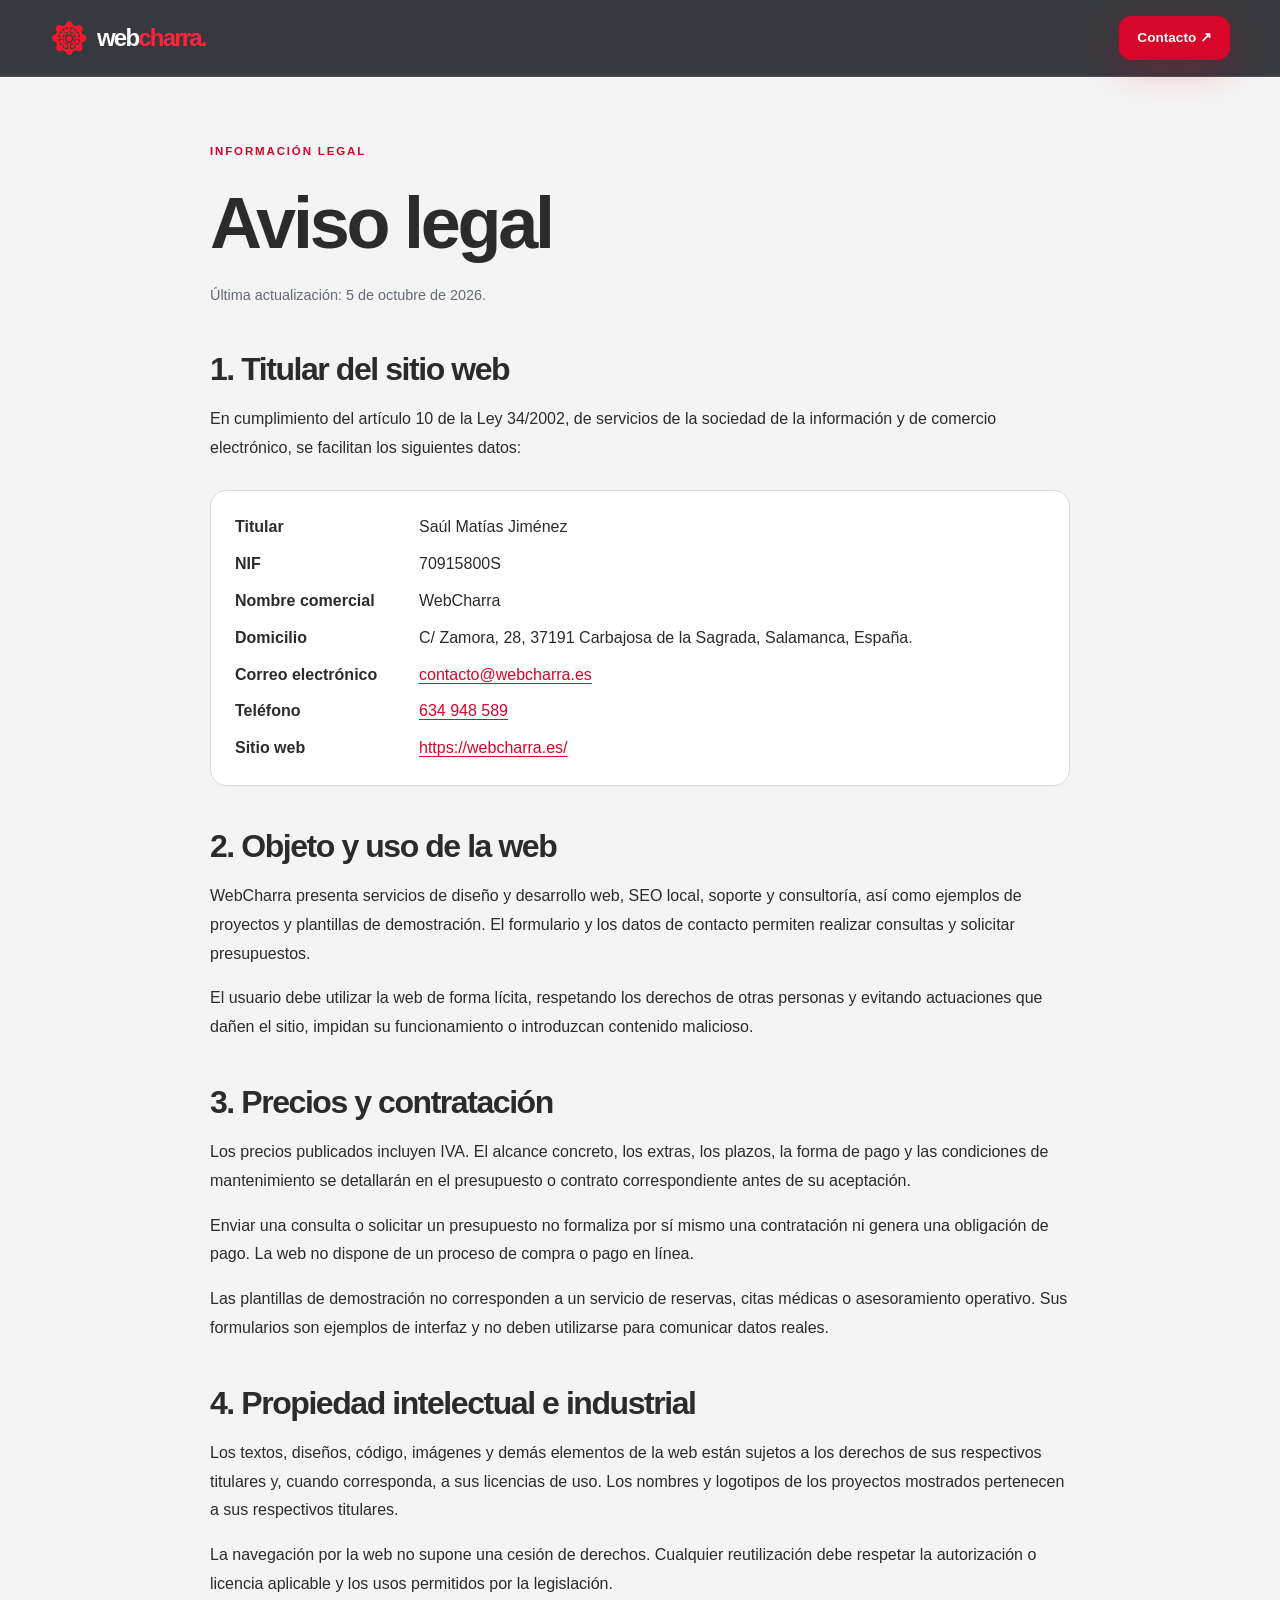
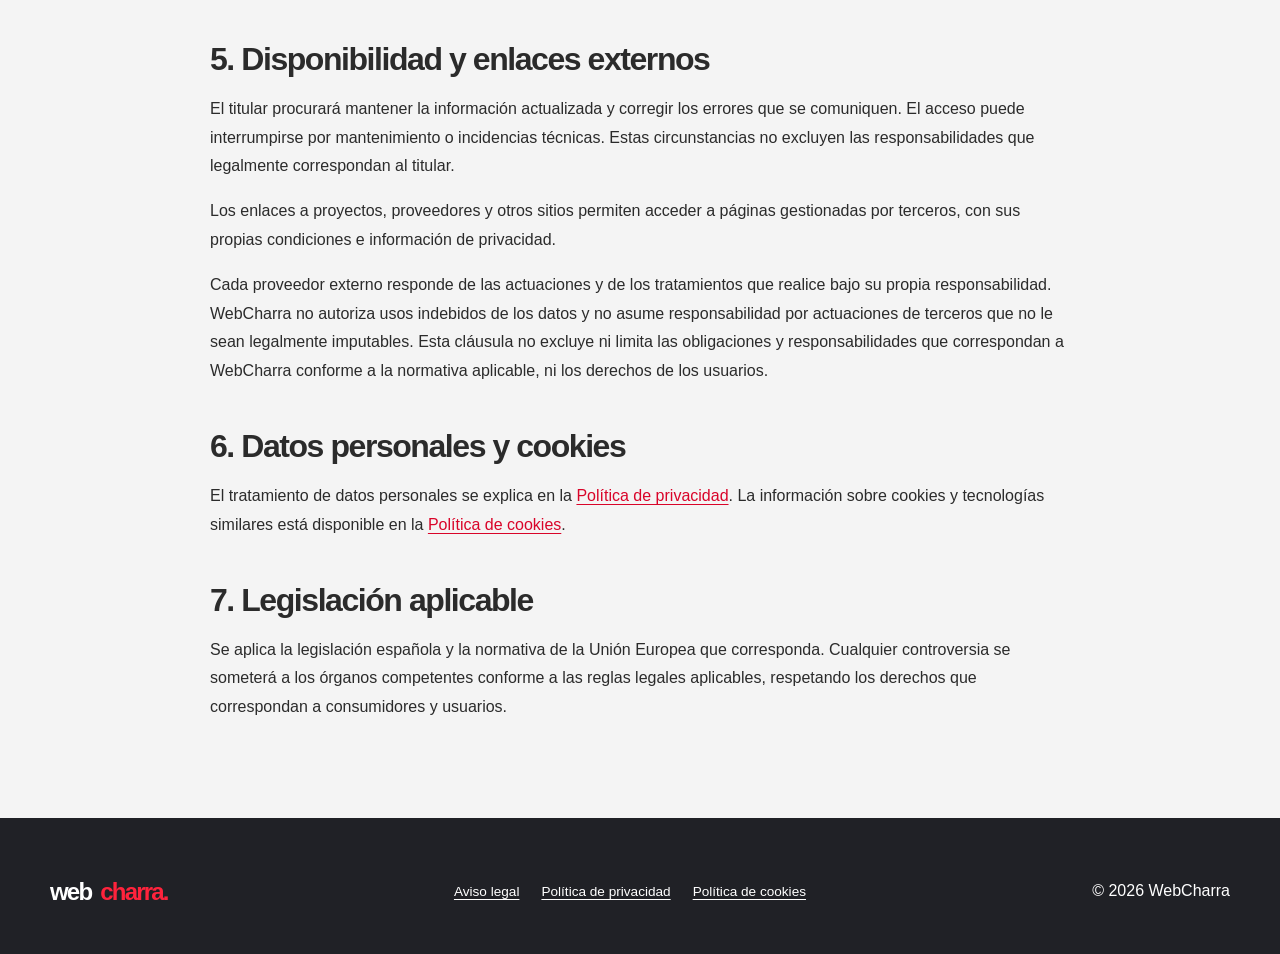
==== aviso-legal/index.html @ d2e456d8 "Legal" ====
<!doctype html>
<html lang="es">
<head>
  <meta charset="utf-8">
  <meta name="viewport" content="width=device-width, initial-scale=1">
  <title>Aviso legal · WebCharra</title>
  <meta name="description" content="Identificación del titular de WebCharra y condiciones de uso de su sitio web.">
  <meta name="robots" content="noindex,follow">
  <link rel="canonical" href="https://webcharra.es/aviso-legal/">
  <link rel="icon" href="../assets/img/icons/icon-red.ico" type="image/x-icon">
  <link rel="stylesheet" href="../assets/css/home.css">
  <link rel="stylesheet" href="../assets/css/legal.css">
</head>
<body class="legal-page">
  <a class="skip" href="#contenido">Saltar al contenido</a>
  <header class="site-header"><div class="wrap nav-inner"><a class="brand" href="../" aria-label="WebCharra, inicio"><img src="../assets/img/icons/icon-red.ico" alt="" width="38" height="38"><span>web<span class="brand-accent">charra.</span></span></a><a class="button button-small" href="../#contacto">Contacto ↗</a></div></header>
  <main id="contenido" class="wrap legal-main">
    <p class="eyebrow red-text">INFORMACIÓN LEGAL</p>
    <h1>Aviso legal</h1>
    <p class="legal-date">Última actualización: <time datetime="2026-10-05">5 de octubre de 2026</time>.</p>

    <h2>1. Titular del sitio web</h2>
    <p>En cumplimiento del artículo 10 de la Ley 34/2002, de servicios de la sociedad de la información y de comercio electrónico, se facilitan los siguientes datos:</p>
    <div class="legal-summary"><dl class="legal-data">
      <dt>Titular</dt><dd>Saúl Matías Jiménez</dd>
      <dt>NIF</dt><dd>70915800S</dd>
      <dt>Nombre comercial</dt><dd>WebCharra</dd>
      <dt>Domicilio</dt><dd>C/ Zamora, 28, 37191 Carbajosa de la Sagrada, Salamanca, España.</dd>
      <dt>Correo electrónico</dt><dd><a href="mailto:contacto@webcharra.es">contacto@webcharra.es</a></dd>
      <dt>Teléfono</dt><dd><a href="tel:+34634948589">634 948 589</a></dd>
      <dt>Sitio web</dt><dd><a href="https://webcharra.es/">https://webcharra.es/</a></dd>
    </dl></div>

    <h2>2. Objeto y uso de la web</h2>
    <p>WebCharra presenta servicios de diseño y desarrollo web, SEO local, soporte y consultoría, así como ejemplos de proyectos y plantillas de demostración. El formulario y los datos de contacto permiten realizar consultas y solicitar presupuestos.</p>
    <p>El usuario debe utilizar la web de forma lícita, respetando los derechos de otras personas y evitando actuaciones que dañen el sitio, impidan su funcionamiento o introduzcan contenido malicioso.</p>

    <h2>3. Precios y contratación</h2>
    <p>Los precios publicados incluyen IVA. El alcance concreto, los extras, los plazos, la forma de pago y las condiciones de mantenimiento se detallarán en el presupuesto o contrato correspondiente antes de su aceptación.</p>
    <p>Enviar una consulta o solicitar un presupuesto no formaliza por sí mismo una contratación ni genera una obligación de pago. La web no dispone de un proceso de compra o pago en línea.</p>
    <p>Las plantillas de demostración no corresponden a un servicio de reservas, citas médicas o asesoramiento operativo. Sus formularios son ejemplos de interfaz y no deben utilizarse para comunicar datos reales.</p>

    <h2>4. Propiedad intelectual e industrial</h2>
    <p>Los textos, diseños, código, imágenes y demás elementos de la web están sujetos a los derechos de sus respectivos titulares y, cuando corresponda, a sus licencias de uso. Los nombres y logotipos de los proyectos mostrados pertenecen a sus respectivos titulares.</p>
    <p>La navegación por la web no supone una cesión de derechos. Cualquier reutilización debe respetar la autorización o licencia aplicable y los usos permitidos por la legislación.</p>

    <h2>5. Disponibilidad y enlaces externos</h2>
    <p>El titular procurará mantener la información actualizada y corregir los errores que se comuniquen. El acceso puede interrumpirse por mantenimiento o incidencias técnicas. Estas circunstancias no excluyen las responsabilidades que legalmente correspondan al titular.</p>
    <p>Los enlaces a proyectos, proveedores y otros sitios permiten acceder a páginas gestionadas por terceros, con sus propias condiciones e información de privacidad.</p>
    <p>Cada proveedor externo responde de las actuaciones y de los tratamientos que realice bajo su propia responsabilidad. WebCharra no autoriza usos indebidos de los datos y no asume responsabilidad por actuaciones de terceros que no le sean legalmente imputables. Esta cláusula no excluye ni limita las obligaciones y responsabilidades que correspondan a WebCharra conforme a la normativa aplicable, ni los derechos de los usuarios.</p>

    <h2>6. Datos personales y cookies</h2>
    <p>El tratamiento de datos personales se explica en la <a href="../politica-privacidad/">Política de privacidad</a>. La información sobre cookies y tecnologías similares está disponible en la <a href="../politica-cookies/">Política de cookies</a>.</p>

    <h2>7. Legislación aplicable</h2>
    <p>Se aplica la legislación española y la normativa de la Unión Europea que corresponda. Cualquier controversia se someterá a los órganos competentes conforme a las reglas legales aplicables, respetando los derechos que correspondan a consumidores y usuarios.</p>
  </main>
  <footer><div class="wrap legal-footer"><a class="brand" href="../">web<span class="brand-accent">charra.</span></a><nav class="legal-links" aria-label="Información legal"><a href="../aviso-legal/" aria-current="page">Aviso legal</a><a href="../politica-privacidad/">Política de privacidad</a><a href="../politica-cookies/">Política de cookies</a></nav><span>© 2026 WebCharra</span></div></footer>
</body>
</html>
---- assets/css/home.css ----
:root{--ink:#2B2B2B;--slate:#8D99AE;--paper:#F4F4F4;--red:#FF233C;--deep-red:#D90429;--muted:#636976}
*{box-sizing:border-box}html{scroll-behavior:smooth}body{margin:0;background:var(--paper);color:var(--ink);font-family:Inter,"Segoe UI",Arial,sans-serif;line-height:1.55}img{max-width:100%;display:block}a{color:inherit;text-decoration:none}button,input,textarea{font:inherit}button{cursor:pointer}h1,h2,h3,p{margin-top:0}h1,h2,h3{line-height:1.1;letter-spacing:-.045em}h1{font-size:clamp(3.2rem,7vw,6.65rem);font-weight:750}h2{font-size:clamp(2.35rem,4.3vw,4.2rem);font-weight:720}h3{font-size:1.4rem}em{font-style:normal;color:var(--red)}.wrap{width:min(1180px,calc(100% - 40px));margin-inline:auto}.skip{position:absolute;top:-100px;left:16px;padding:10px;background:white;z-index:100}.skip:focus{top:10px}.site-header{position:relative;z-index:5;background:#26272ce8;border-bottom:1px solid #ffffff20;color:white}.nav-inner{min-height:76px;display:flex;align-items:center;justify-content:space-between;gap:28px}.brand{display:inline-flex;align-items:center;gap:9px;font-size:1.5rem;font-weight:800;letter-spacing:-.075em;white-space:nowrap}.brand-accent{color:var(--red)}.nav-links{display:flex;gap:28px;font-size:.9rem;color:#e6e7eb}.nav-links a:hover,.footer-links a:hover{color:var(--red)}.button{display:inline-flex;align-items:center;justify-content:center;gap:24px;background:var(--red);color:white;border:1px solid var(--red);border-radius:12px;padding:15px 23px;font-weight:700;box-shadow:0 12px 36px #d9042938;transition:transform .2s,background .2s}.button:hover{transform:translateY(-2px);background:var(--deep-red)}.button-small{padding:10px 17px;font-size:.85rem;gap:14px}.button-outline{background:transparent;color:white;border-color:#ffffff80;box-shadow:none}.button-outline:hover{background:#ffffff1d}a:focus-visible,button:focus-visible,summary:focus-visible,input:focus-visible,textarea:focus-visible{outline:3px solid var(--red);outline-offset:3px}.hero{position:relative;overflow:hidden;background:radial-gradient(circle at 85% 45%,#5a3740 0%,transparent 28%),linear-gradient(130deg,#22242a 4%,#30343d 70%,#282a30);color:#fff}.hero-glow{position:absolute;width:680px;height:680px;top:-280px;right:-200px;border-radius:50%;background:#ff233c33;filter:blur(95px);pointer-events:none}.hero-grid{position:relative;z-index:1;min-height:620px;display:grid;grid-template-columns:1.08fr .92fr;align-items:center;gap:36px;padding-block:80px 40px}.hero-copy{max-width:680px}.eyebrow{display:flex;align-items:center;gap:10px;font-size:.72rem;font-weight:800;letter-spacing:.16em;margin-bottom:22px}.signal{height:8px;width:8px;background:var(--red);box-shadow:0 0 0 5px #ff233c30;border-radius:50%}.hero h1{margin-bottom:25px}.hero-lead{max-width:560px;font-size:1.12rem;color:#d0d4df;line-height:1.75}.hero-actions{display:flex;align-items:center;gap:30px;flex-wrap:wrap;margin:36px 0 55px}.text-link{font-weight:700;border-bottom:1px solid #ffffff80;padding-bottom:5px}.text-link:hover{color:var(--red)}.hero-foot{font-size:.77rem;color:#abb1bf;display:flex;gap:10px;align-items:center;flex-wrap:wrap}.mini-line{width:24px;height:1px;background:var(--red)}.dot{color:var(--red)}.hero-visual{position:relative;min-height:480px;display:flex;align-items:center;justify-content:center}.orbit{position:absolute;width:440px;height:440px;border:1px solid #ffffff24;border-radius:50%}.orbit-two{width:330px;height:330px}.glass{background:linear-gradient(135deg,#ffffff38,#ffffff10);border:1px solid #ffffff5c;box-shadow:0 30px 80px #00000035;backdrop-filter:blur(18px);-webkit-backdrop-filter:blur(18px)}.browser-card{position:relative;z-index:1;border-radius:20px;width:min(415px,90%);overflow:hidden;transform:rotate(-5deg);box-shadow:20px 35px 80px #0008}.browser-top{height:48px;border-bottom:1px solid #ffffff3d;display:flex;align-items:center;justify-content:space-between;padding:0 18px;font-size:.72rem;color:#dfe2e8}.browser-dots{display:flex;gap:5px}.browser-dots i{width:7px;height:7px;border-radius:50%;background:#ffffffa6}.browser-dots i:first-child{background:var(--red)}.browser-url{background:#ffffff1b;padding:4px 35px;border-radius:6px}.browser-body{padding:42px 36px 46px;min-height:295px;background:linear-gradient(145deg,#454954aa,#1f222abf)}.browser-pill{display:inline-block;border:1px solid #ffffff7a;border-radius:20px;padding:5px 10px;letter-spacing:.12em;font-size:.55rem;font-weight:700}.browser-heading{font-size:clamp(1.8rem,3vw,2.8rem);font-weight:750;letter-spacing:-.06em;line-height:1.1;margin:22px 0}.browser-bar{display:block;width:78%;height:7px;background:#ffffff51;border-radius:6px;margin:8px 0}.browser-bar.short{width:49%}.browser-cta{display:inline-block;background:var(--red);border-radius:8px;padding:8px 14px;font-size:.65rem;font-weight:700;margin-top:25px}.floating-tag{position:absolute;z-index:2;display:flex;align-items:center;gap:12px;background:#f4f4f4ed;color:var(--ink);box-shadow:0 18px 40px #0005;border:1px solid white;backdrop-filter:blur(14px);border-radius:15px;padding:13px 18px;font-size:.7rem;line-height:1.4}.floating-tag strong{font-size:.8rem}.top-tag{top:25px;right:-12px;transform:rotate(5deg)}.bottom-tag{bottom:36px;left:-18px;transform:rotate(4deg)}.tag-icon{font-size:1.4rem;color:var(--deep-red);background:#ff233c18;width:36px;height:36px;display:grid;place-items:center;border-radius:10px}.hero-bottom{position:relative;display:flex;justify-content:space-between;padding:20px 0;border-top:1px solid #ffffff35;font-size:.68rem;letter-spacing:.13em;color:#c4c8d1}.hero-bottom a:hover{color:var(--red)}.section-pad{padding-block:100px}.section-heading{display:flex;justify-content:space-between;align-items:end;gap:60px;margin-bottom:40px}.section-heading h2{max-width:720px;margin-bottom:0}.section-heading>p{max-width:315px;color:var(--muted);margin:0}.red-text{color:var(--deep-red)}.intro{background:radial-gradient(circle at 98% 5%,#ff233c17,transparent 38%),var(--paper)}.service-grid{display:grid;grid-template-columns:repeat(3,1fr);gap:18px}.glass-light{background:#ffffffb5;border:1px solid #ffffff;box-shadow:0 14px 40px #2b2b2b0d;backdrop-filter:blur(16px);-webkit-backdrop-filter:blur(16px)}.service-card{border-radius:18px;padding:28px;min-height:360px;display:flex;flex-direction:column;transition:transform .2s,box-shadow .2s}.service-card:hover{transform:translateY(-5px);box-shadow:0 20px 50px #2b2b2b18}.service-num{font-size:.75rem;color:var(--muted);font-weight:800}.service-icon{display:grid;place-items:center;background:#ff233c13;border:1px solid #ff233c26;color:var(--deep-red);border-radius:12px;width:54px;height:54px;font-size:1.75rem;margin:30px 0 22px}.service-card h3{max-width:220px}.service-card p{color:var(--muted);font-size:.93rem;line-height:1.7}.service-bottom{border-top:1px solid #2b2b2b20;display:flex;justify-content:space-between;margin-top:auto;padding-top:18px;font-size:.76rem;font-weight:700}.service-bottom span{font-size:1.1rem;color:var(--deep-red)}.local{color:#fff;background:linear-gradient(135deg,#292b32,#373b45);overflow:hidden}.local-grid{display:grid;grid-template-columns:1fr 1fr;gap:80px;align-items:center}.local-grid h2{max-width:600px}.local-grid p:not(.eyebrow){max-width:560px;color:#cbd0dc;line-height:1.8;margin:22px 0 30px}.local-art{position:relative;border-radius:24px;min-height:350px;display:grid;place-items:center}.local-art img{max-width:90%;border-radius:18px;filter:drop-shadow(0 20px 24px #0004)}.local-label{position:absolute;bottom:-18px;right:-15px;background:var(--red);padding:14px 20px;border-radius:10px;font-size:.66rem;font-weight:800;letter-spacing:.1em;box-shadow:0 15px 40px #0004}.work{background:white}.work-grid{display:grid;grid-template-columns:repeat(3,1fr);gap:18px}.work-card{border:1px solid #e7e8ec;border-radius:18px;overflow:hidden;background:white}.work-image{height:210px;background:linear-gradient(145deg,#f5f5f7,#e5e9ef);display:grid;place-items:center;padding:40px}.work-image img{width:100%;height:145px;object-fit:contain;mix-blend-mode:multiply}.work-info{padding:24px;display:flex;justify-content:space-between;align-items:center;gap:12px}.work-info small{font-size:.66rem;color:var(--muted);font-weight:800;letter-spacing:.12em}.work-info h3{font-size:1.23rem;margin:10px 0 0}.work-info a{border:1px solid #d8dae1;border-radius:50%;width:38px;height:38px;display:grid;place-items:center;flex:none}.work-info a:hover{background:var(--red);color:white;border-color:var(--red)}.process{background:linear-gradient(135deg,#f1f2f5,#e9ebf0)}.steps{display:grid;grid-template-columns:repeat(3,1fr);gap:26px;margin-top:55px}.steps>div{border-top:1px solid #a3aab7;padding-top:22px}.steps span{color:var(--deep-red);font-size:.8rem;font-weight:800}.steps h3{margin-top:32px}.steps p{color:var(--muted);max-width:300px}.faq{background:#fff}.faq-grid{display:grid;grid-template-columns:.8fr 1.2fr;gap:90px}.faq-grid>div>p:last-child{color:var(--muted);max-width:290px}.faq-list details{border-bottom:1px solid #dfe1e5;padding:21px 0}.faq-list summary{cursor:pointer;font-weight:700;list-style:none;display:flex;justify-content:space-between;gap:18px}.faq-list summary::-webkit-details-marker{display:none}.faq-list summary:after{content:"+";color:var(--deep-red);font-size:1.4rem;line-height:1}.faq-list details[open] summary:after{content:"−"}.faq-list details p{color:var(--muted);line-height:1.75;margin:14px 35px 0 0}.contact{background:radial-gradient(circle at 5% 50%,#ff233c33,transparent 35%),linear-gradient(135deg,#25272d,#333640);color:white}.contact-grid{display:grid;grid-template-columns:1fr 1fr;gap:80px;align-items:center}.contact-grid h2{max-width:550px}.contact-grid>div>p:not(.eyebrow){color:#c7cbd3;max-width:480px;line-height:1.8}.contact-direct{display:flex;flex-direction:column;gap:14px;margin-top:32px;font-weight:700}.contact-direct a:hover{color:var(--red)}.contact-form{padding:35px;border-radius:22px;display:flex;flex-direction:column;gap:8px}.contact-form h3{margin-bottom:0}.contact-form p{font-size:.85rem;color:#d0d4df;margin-bottom:16px}.contact-form label{font-size:.78rem;font-weight:700;margin-top:8px}.contact-form input:not([type=checkbox]),.contact-form textarea{width:100%;border:1px solid #ffffff46;background:#ffffff16;color:white;padding:12px 14px;border-radius:9px;outline:none}.contact-form input::placeholder,.contact-form textarea::placeholder{color:#c3c5ce}.contact-form input:focus,.contact-form textarea:focus{border-color:var(--red)}.contact-form .consent{display:flex;align-items:start;gap:9px;line-height:1.5;font-weight:400;margin:12px 0}.consent input{margin-top:3px;accent-color:var(--red)}.contact-form .button{width:100%}.honey{position:absolute;left:-9999px}footer{background:#202126;color:white;padding:55px 0 20px}.footer-top{display:flex;justify-content:space-between;gap:30px}.footer-top p{color:#aeb2bd;font-size:.86rem;margin:16px 0}.footer-links{display:grid;grid-template-columns:repeat(2,auto);gap:12px 30px;font-size:.84rem;color:#ced1d8}.footer-bottom{border-top:1px solid #ffffff28;margin-top:50px;padding-top:20px;display:flex;justify-content:space-between;gap:20px;color:#aeb2bd;font-size:.73rem}
@media(max-width:1000px){.nav-links{gap:15px}.hero-grid{grid-template-columns:1fr 1fr}.hero-visual{min-height:400px}.floating-tag{display:none}.local-grid,.contact-grid{gap:40px}}
@media(max-width:760px){.wrap{width:min(100% - 32px,1180px)}.nav-inner{min-height:66px}.nav-links{display:none}.hero-grid{grid-template-columns:1fr;padding-block:66px 30px;gap:12px}.hero-visual{min-height:350px}.browser-card{width:min(400px,83%)}.hero-actions{margin:30px 0 36px}.section-pad{padding-block:72px}.section-heading{display:block}.section-heading>p{max-width:500px;margin-top:22px}.service-grid,.work-grid,.steps{grid-template-columns:1fr}.service-card{min-height:300px}.service-icon{margin:20px 0}.local-grid,.contact-grid,.faq-grid{grid-template-columns:1fr;gap:40px}.local-art{min-height:300px}.local-label{right:0}.work-image{height:190px}.steps{gap:20px;margin-top:35px}.steps h3{margin-top:15px}}
@media(max-width:430px){h1{font-size:3.1rem}.hero-foot{font-size:.68rem}.hero-visual{min-height:300px}.orbit{width:300px;height:300px}.orbit-two{width:230px;height:230px}.browser-body{padding:28px 24px;min-height:240px}.browser-heading{font-size:2rem}.hero-bottom{font-size:.58rem}.footer-top,.footer-bottom{flex-direction:column}.footer-links{grid-template-columns:1fr 1fr}}
@media(prefers-reduced-motion:reduce){html{scroll-behavior:auto}*,*:before,*:after{transition:none!important;animation:none!important}}

/* Plantillas y planes de la home. */
.templates{background:radial-gradient(circle at 0% 10%,#ff233c16,transparent 38%),#f0f1f4}
.template-grid,.pricing-grid{display:grid;grid-template-columns:repeat(3,minmax(0,1fr));gap:18px;align-items:stretch}
.template-card{border-radius:18px;padding:30px;display:flex;flex-direction:column;min-height:330px;background:#ffffffb5;border:1px solid #fff;box-shadow:0 14px 40px #2b2b2b0d;backdrop-filter:blur(16px);-webkit-backdrop-filter:blur(16px)}
.template-category,.price-kicker{font-size:.7rem;font-weight:800;letter-spacing:.14em}
.template-category{color:var(--deep-red)}
.template-mark{display:grid;place-items:center;width:58px;height:58px;border-radius:16px;background:#ff233c14;color:var(--deep-red);font-size:1.9rem;margin:27px 0 18px}
.template-card p{color:var(--muted);font-size:.94rem;line-height:1.7}
.template-card a{display:flex;justify-content:space-between;border-top:1px solid #2b2b2b20;padding-top:18px;margin-top:auto;font-weight:700;font-size:.85rem}
.template-card a:hover{color:var(--deep-red)}
.pricing{background:radial-gradient(circle at 85% 20%,#ff233c2e,transparent 35%),linear-gradient(135deg,#24262c,#30333c);color:white}
.pricing .section-heading>p{color:#cbd0dc}
.price-card{position:relative;border-radius:20px;padding:32px;display:flex;flex-direction:column;align-items:flex-start;min-height:460px;background:linear-gradient(135deg,#ffffff38,#ffffff10);border:1px solid #ffffff5c;box-shadow:0 30px 80px #00000035;backdrop-filter:blur(18px);-webkit-backdrop-filter:blur(18px)}
.price-card.featured{border-color:#ff5669;background:linear-gradient(145deg,#ff233c35,#ffffff13)}
.price-badge{position:absolute;right:20px;top:-14px;border-radius:7px;background:var(--red);padding:8px 12px;font-size:.61rem;font-weight:800;letter-spacing:.08em}
.price-kicker{color:#ff7d8c;margin-bottom:22px}
.price-card h3{font-size:1.55rem;margin-bottom:18px}
.price-number{font-size:2.8rem;line-height:1;font-weight:800;letter-spacing:-.05em;margin:0 0 21px}
.price-number span{font-size:.83rem;font-weight:400;letter-spacing:0;color:#c8cbd3;text-decoration:line-through;white-space:nowrap}
.price-number.custom{font-size:2.25rem}
.price-card>p:not(.price-kicker,.price-number){font-size:.88rem;color:#d5d8df;min-height:60px}
.price-card ul{list-style:none;padding:20px 0 0;margin:0 0 25px;border-top:1px solid #ffffff38;width:100%;font-size:.84rem;color:#e6e7ec}
.price-card li{padding:4px 0;display:flex;gap:8px}
.price-card li:before{content:"✓";color:#ff8794;font-weight:800}
.price-card .button{width:100%;margin-top:auto;gap:10px;text-align:center;font-size:.88rem}
.pricing-note{color:#bfc3cd;font-size:.78rem;line-height:1.6;margin:20px 0 35px}
.consult-panel{border-radius:20px;padding:32px 38px;display:flex;align-items:center;justify-content:space-between;gap:35px}
.consult-panel h3{font-size:clamp(1.6rem,2.5vw,2.3rem)}
.consult-panel p:last-child{color:#d4d8e1;max-width:690px;font-size:.91rem;margin-bottom:0}
.consult-panel .button{flex:none;white-space:nowrap}
@media(max-width:1050px){.nav-links{gap:13px;font-size:.82rem}.pricing-grid{gap:12px}.price-card{padding:25px}.consult-panel{align-items:flex-start;flex-direction:column}}
@media(max-width:900px){.nav-links{display:none}}
@media(max-width:760px){.template-grid,.pricing-grid{grid-template-columns:1fr}.template-card{min-height:270px}.price-card{min-height:auto}.price-card>p:not(.price-kicker,.price-number){min-height:auto}.consult-panel{padding:28px}.consult-panel .button{white-space:normal}}

/* Contraste AA para texto blanco sin renunciar al rojo vivo en los acentos. */
.button:not(.button-outline),.browser-cta,.local-label,.price-badge{background:var(--deep-red)}
.button:not(.button-outline){border-color:var(--deep-red)}
.local-art img{height:auto}

/* Primera capa de privacidad: visible antes de enviar el formulario. */
.contact-form .privacy-summary{padding:18px;border:1px solid #ffffff46;border-radius:10px;margin-top:12px;background:#00000018}
.contact-form .privacy-summary p{margin:0 0 9px;font-size:.8rem;line-height:1.65;color:#e0e3ea}
.contact-form .privacy-summary p:last-child{margin-bottom:0}
.contact-form .privacy-summary a,.contact-form .consent a{text-decoration:underline;text-underline-offset:3px}
.contact-form .privacy-summary strong{color:white}
.contact-form .consent input{flex:none;width:18px;height:18px}

/* Un único enlace por proyecto: imagen, título y espacio de la tarjeta. */
.work-card{display:block}
.work-arrow{border:1px solid #d8dae1;border-radius:50%;width:38px;height:38px;display:grid;place-items:center;flex:none}
.work-card:hover .work-arrow,.work-card:focus-visible .work-arrow{background:var(--red);color:white;border-color:var(--red)}

/* Movimiento de la home: mejora progresiva, sin ocultar contenido ni mover el layout. */
.hero-bottom{gap:14px;flex-wrap:wrap;align-items:center}
.hero-visual{perspective:1000px}
.motion-enabled .hero-visual.is-in-view .browser-card{animation:home-float 7s ease-in-out infinite}
.motion-enabled .hero-visual.is-in-view .orbit-one{border-top-color:#ff6477;animation:home-orbit 24s linear infinite}
.motion-enabled .hero-visual.is-in-view .orbit-two{border-right-color:#ff9aa6;animation:home-orbit 32s linear infinite reverse}
.motion-enabled .hero-visual.is-in-view .top-tag{animation:home-tag-top 8s ease-in-out infinite}
.motion-enabled .hero-visual.is-in-view .bottom-tag{animation:home-tag-bottom 9s ease-in-out infinite}

@keyframes home-float{
  0%,100%{transform:translateY(0) rotate(-5deg) rotateY(0deg)}
  50%{transform:translateY(-12px) rotate(-2deg) rotateY(5deg)}
}
@keyframes home-orbit{
  from{transform:rotateZ(0deg) rotateX(56deg) rotateY(12deg)}
  to{transform:rotateZ(360deg) rotateX(56deg) rotateY(12deg)}
}
@keyframes home-tag-top{
  0%,100%{transform:translateY(0) rotate(5deg)}
  50%{transform:translateY(-8px) rotate(2deg)}
}
@keyframes home-tag-bottom{
  0%,100%{transform:translateY(0) rotate(4deg)}
  50%{transform:translateY(8px) rotate(1deg)}
}

/* Cada paso se anima una sola vez al aparecer; el texto siempre está disponible. */
.motion-trigger{position:absolute;left:50%;bottom:1px;width:1px;height:1px;pointer-events:none}
.steps>div{position:relative;--step-delay:0ms}
.steps>div:nth-child(2){--step-delay:300ms}
.steps>div:nth-child(3){--step-delay:600ms}
.steps>div::before{content:"";position:absolute;top:-1px;left:0;width:100%;height:2px;background:var(--deep-red);transform:scaleX(0);transform-origin:left;pointer-events:none}
.steps>div>span{display:inline-block}
.motion-enabled .steps>.is-revealed:not(.motion-complete){animation:home-step-in 1.5s cubic-bezier(.2,.7,.2,1) var(--step-delay) both}
.steps>.is-revealed::before{transform:scaleX(1)}
.motion-enabled .steps>.is-revealed:not(.motion-complete)::before{animation:home-step-line 1.8s cubic-bezier(.2,.7,.2,1) var(--step-delay) both}
.motion-enabled .steps>.is-revealed:not(.motion-complete)>span{animation:home-step-number 1.6s ease-out var(--step-delay) both}
@keyframes home-step-in{from{transform:translateY(22px)}to{transform:translateY(0)}}
@keyframes home-step-line{from{transform:scaleX(0)}to{transform:scaleX(1)}}
@keyframes home-step-number{0%{transform:scale(1)}45%{transform:scale(1.18)}100%{transform:scale(1)}}

/* Servicios, proyectos y plantillas: entrada escalonada con el mismo trazo rojo. */
.reveal-card{position:relative;--card-delay:0ms}
.reveal-card:nth-child(2){--card-delay:180ms}
.reveal-card:nth-child(3){--card-delay:360ms}
.reveal-card::after{content:"";position:absolute;left:24px;right:24px;bottom:0;height:2px;background:var(--deep-red);opacity:.65;transform:scaleX(0);transform-origin:left;pointer-events:none}
.reveal-card.is-revealed::after{transform:scaleX(1)}
.motion-enabled .reveal-card.is-revealed:not(.motion-complete){animation:home-card-in 1.2s cubic-bezier(.2,.7,.2,1) var(--card-delay) both}
.motion-enabled .reveal-card.is-revealed:not(.motion-complete)::after{animation:home-card-line 1.5s cubic-bezier(.2,.7,.2,1) var(--card-delay) both}
/* translate independiente evita interferir con el hover existente de las tarjetas. */
@keyframes home-card-in{from{translate:0 24px}to{translate:0 0}}
@keyframes home-card-line{from{transform:scaleX(0)}to{transform:scaleX(1)}}

/* Microinteracciones únicamente con ratón o foco de teclado, nunca como requisito. */
.motion-enabled .work-image img{transition:transform .45s ease}
.motion-enabled .work-card:focus-within .work-image img{transform:scale(1.045)}
@media(hover:hover) and (pointer:fine){
  .motion-enabled .work-card:hover .work-image img{transform:scale(1.045)}
  .motion-enabled .service-icon{transition:transform .35s ease}
  .motion-enabled .service-card:hover .service-icon{transform:translateY(-3px) rotate(-6deg)}
}
@media(max-width:760px){.steps>div:nth-child(n){--step-delay:0ms}.reveal-card:nth-child(n){--card-delay:0ms}}

/* El ajuste de accesibilidad del dispositivo sigue desactivando el movimiento. */
@media(prefers-reduced-motion:reduce){
  .service-card:hover,.button:hover,.work-card .work-image img{transform:none!important}
}
---- assets/css/legal.css ----
/* Enlaces legales compartidos y páginas de lectura, sin dependencias externas. */
.legal-links{display:flex;flex-wrap:wrap;gap:10px 22px;align-items:center;font-size:.85rem;line-height:1.6}
.legal-links a{text-decoration:underline;text-underline-offset:3px}
.legal-links a:hover{opacity:.8}
.legal-links a:focus-visible{outline:2px solid currentColor;outline-offset:4px}
.demo-notice{padding:16px;margin-block:20px;border:1px solid currentColor;border-radius:8px;font-size:.9rem;line-height:1.6;text-align:center}
.legal-page .legal-main{max-width:860px;padding-block:64px 80px;overflow-wrap:anywhere}
.legal-page h1{font-size:clamp(2.5rem,7vw,4.5rem);margin-block:20px}
.legal-page h2{font-size:clamp(1.5rem,4vw,2rem);margin:40px 0 16px;line-height:1.25}
.legal-page h3{font-size:1.15rem;line-height:1.4;margin:24px 0 10px}
.legal-page .legal-main p,.legal-page .legal-main li{line-height:1.8}
.legal-page .legal-main li+li{margin-top:10px}
.legal-page .legal-main a{color:var(--deep-red);text-decoration:underline;text-underline-offset:3px}
.legal-page .legal-date{color:var(--muted);font-size:.9rem}
.legal-page .legal-summary{padding:24px;border:1px solid #d9dce2;border-radius:16px;background:white;margin-block:28px}
.legal-page .legal-summary p:last-child{margin-bottom:0}
.legal-page .legal-data{display:grid;grid-template-columns:160px 1fr;gap:12px 24px;margin:0}
.legal-page .legal-data dt{font-weight:700}
.legal-page .legal-data dd{margin:0}
.legal-page .legal-footer{display:flex;justify-content:space-between;flex-wrap:wrap;gap:24px;align-items:center;padding-bottom:24px}
@media(max-width:600px){.legal-page .legal-main{padding-block:40px 56px}.legal-page .legal-data{grid-template-columns:1fr;gap:4px}.legal-page .legal-data dd{margin-bottom:12px}.legal-page .legal-summary{padding:20px}}
@media print{.legal-page{background:white;color:black}.legal-page .site-header,.legal-page footer,.legal-page .skip{display:none}.legal-page .legal-main{width:100%;max-width:none;padding:0}.legal-page .legal-main a{color:black}.legal-page h2,.legal-page h3{break-after:avoid}}
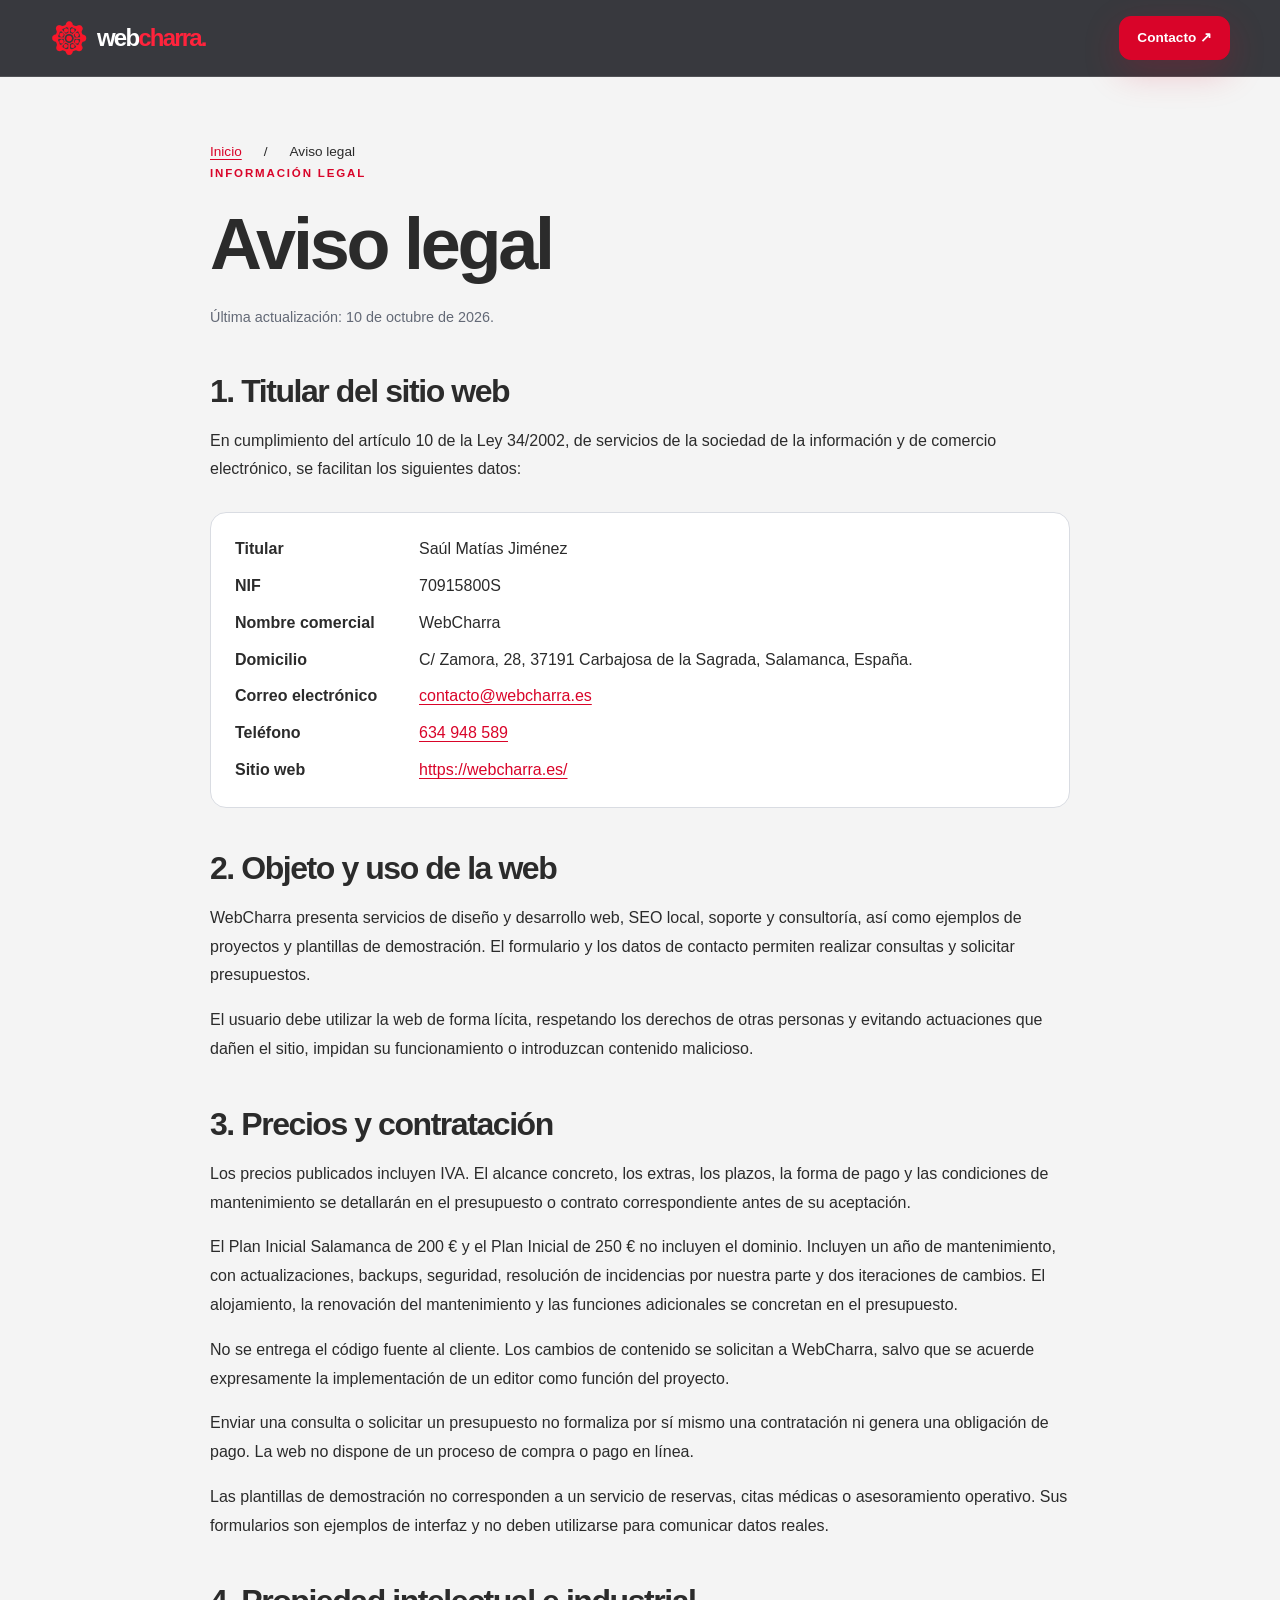
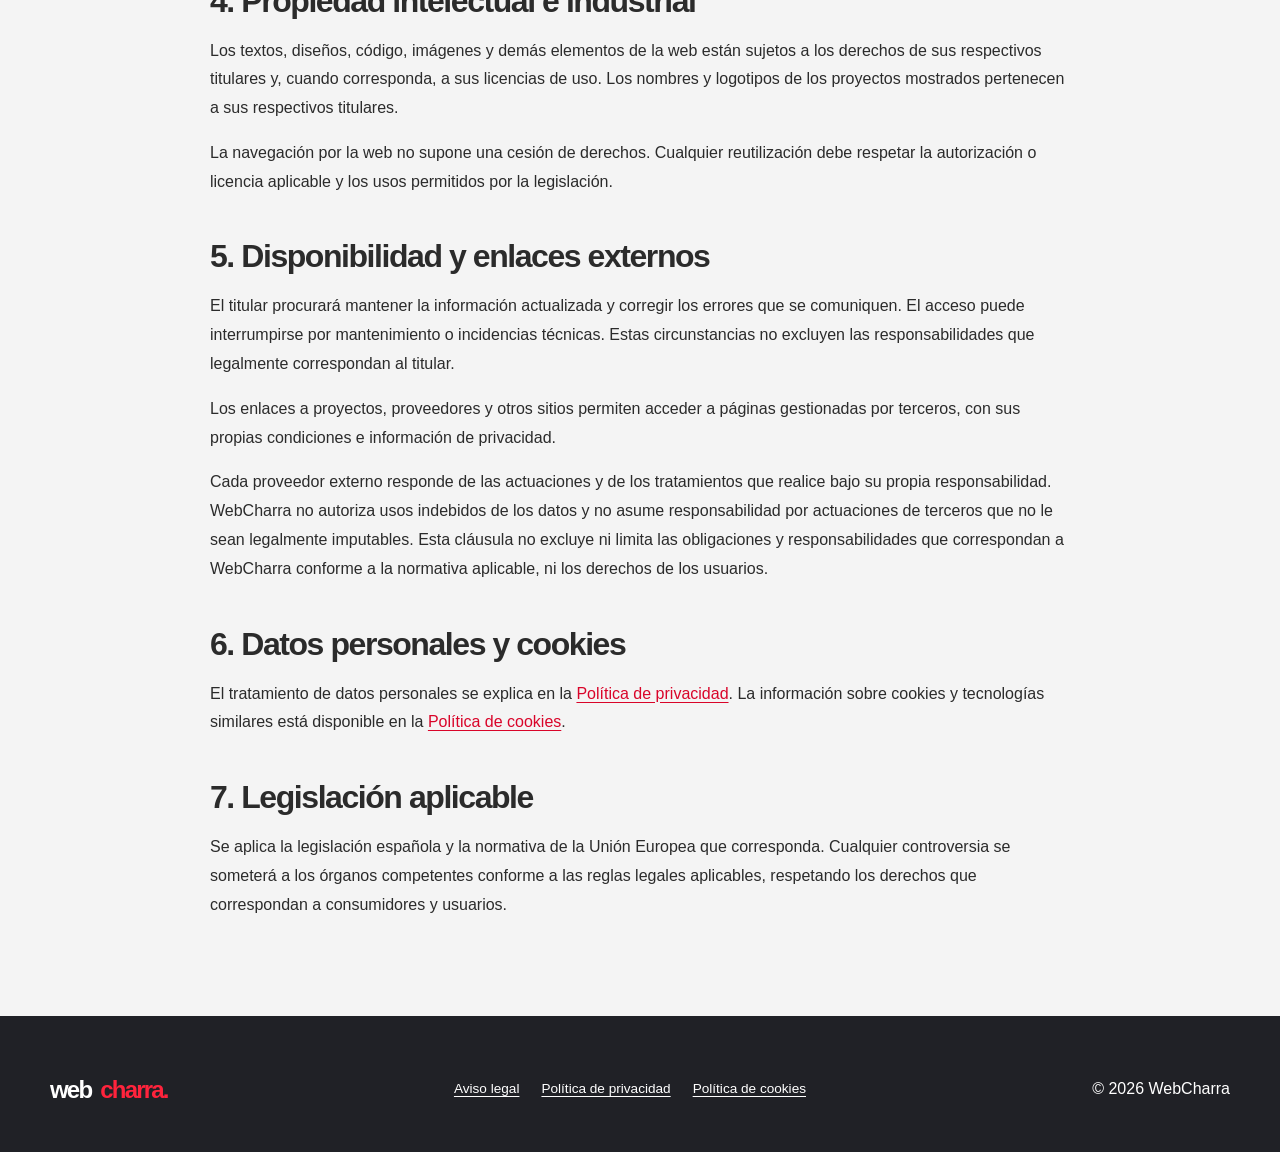
==== commit ccb63543: "Actualización de contenidos 10 / 10" ====
--- a/aviso-legal/index.html
+++ b/aviso-legal/index.html
@@ -10,14 +10,26 @@
   <link rel="icon" href="../assets/img/icons/icon-red.ico" type="image/x-icon">
   <link rel="stylesheet" href="../assets/css/home.css">
   <link rel="stylesheet" href="../assets/css/legal.css">
+  <script type="application/ld+json">
+  {
+    "@context": "https://schema.org",
+    "@graph": [
+      {"@type":"ProfessionalService","@id":"https://webcharra.es/#negocio","name":"WebCharra","url":"https://webcharra.es/","telephone":"+34634948589","email":"contacto@webcharra.es","address":{"@type":"PostalAddress","streetAddress":"C/ Zamora, 28","postalCode":"37191","addressLocality":"Carbajosa de la Sagrada","addressRegion":"Salamanca","addressCountry":"ES"}},
+      {"@type":"WebSite","@id":"https://webcharra.es/#website","name":"WebCharra","url":"https://webcharra.es/","publisher":{"@id":"https://webcharra.es/#negocio"}},
+      {"@type":"WebPage","@id":"https://webcharra.es/aviso-legal/#webpage","url":"https://webcharra.es/aviso-legal/","name":"Aviso legal · WebCharra","description":"Identificación del titular de WebCharra y condiciones de uso de su sitio web.","inLanguage":"es","isPartOf":{"@id":"https://webcharra.es/#website"},"publisher":{"@id":"https://webcharra.es/#negocio"},"breadcrumb":{"@id":"https://webcharra.es/aviso-legal/#breadcrumb"}},
+      {"@type":"BreadcrumbList","@id":"https://webcharra.es/aviso-legal/#breadcrumb","itemListElement":[{"@type":"ListItem","position":1,"name":"Inicio","item":"https://webcharra.es/"},{"@type":"ListItem","position":2,"name":"Aviso legal","item":"https://webcharra.es/aviso-legal/"}]}
+    ]
+  }
+  </script>
 </head>
 <body class="legal-page">
   <a class="skip" href="#contenido">Saltar al contenido</a>
   <header class="site-header"><div class="wrap nav-inner"><a class="brand" href="../" aria-label="WebCharra, inicio"><img src="../assets/img/icons/icon-red.ico" alt="" width="38" height="38"><span>web<span class="brand-accent">charra.</span></span></a><a class="button button-small" href="../#contacto">Contacto ↗</a></div></header>
   <main id="contenido" class="wrap legal-main">
+    <nav class="legal-links" aria-label="Ruta de navegación"><a href="../">Inicio</a><span aria-hidden="true">/</span><span aria-current="page">Aviso legal</span></nav>
     <p class="eyebrow red-text">INFORMACIÓN LEGAL</p>
     <h1>Aviso legal</h1>
-    <p class="legal-date">Última actualización: <time datetime="2026-10-05">5 de octubre de 2026</time>.</p>
+    <p class="legal-date">Última actualización: <time datetime="2026-10-10">10 de octubre de 2026</time>.</p>
 
     <h2>1. Titular del sitio web</h2>
     <p>En cumplimiento del artículo 10 de la Ley 34/2002, de servicios de la sociedad de la información y de comercio electrónico, se facilitan los siguientes datos:</p>
@@ -37,6 +49,8 @@
 
     <h2>3. Precios y contratación</h2>
     <p>Los precios publicados incluyen IVA. El alcance concreto, los extras, los plazos, la forma de pago y las condiciones de mantenimiento se detallarán en el presupuesto o contrato correspondiente antes de su aceptación.</p>
+    <p>El Plan Inicial Salamanca de 200 € y el Plan Inicial de 250 € no incluyen el dominio. Incluyen un año de mantenimiento, con actualizaciones, backups, seguridad, resolución de incidencias por nuestra parte y dos iteraciones de cambios. El alojamiento, la renovación del mantenimiento y las funciones adicionales se concretan en el presupuesto.</p>
+    <p>No se entrega el código fuente al cliente. Los cambios de contenido se solicitan a WebCharra, salvo que se acuerde expresamente la implementación de un editor como función del proyecto.</p>
     <p>Enviar una consulta o solicitar un presupuesto no formaliza por sí mismo una contratación ni genera una obligación de pago. La web no dispone de un proceso de compra o pago en línea.</p>
     <p>Las plantillas de demostración no corresponden a un servicio de reservas, citas médicas o asesoramiento operativo. Sus formularios son ejemplos de interfaz y no deben utilizarse para comunicar datos reales.</p>
 
--- a/assets/css/home.css
+++ b/assets/css/home.css
@@ -44,18 +44,30 @@
 .button:not(.button-outline){border-color:var(--deep-red)}
 .local-art img{height:auto}
 
-/* Primera capa de privacidad: visible antes de enviar el formulario. */
-.contact-form .privacy-summary{padding:18px;border:1px solid #ffffff46;border-radius:10px;margin-top:12px;background:#00000018}
-.contact-form .privacy-summary p{margin:0 0 9px;font-size:.8rem;line-height:1.65;color:#e0e3ea}
-.contact-form .privacy-summary p:last-child{margin-bottom:0}
-.contact-form .privacy-summary a,.contact-form .consent a{text-decoration:underline;text-underline-offset:3px}
-.contact-form .privacy-summary strong{color:white}
+/* Consentimiento y enlace a la política de privacidad. */
+.contact-form .consent a{text-decoration:underline;text-underline-offset:3px}
 .contact-form .consent input{flex:none;width:18px;height:18px}
 
-/* Un único enlace por proyecto: imagen, título y espacio de la tarjeta. */
-.work-card{display:block}
+/* Casos de cliente: contexto, trabajo y resultado con un enlace por ficha. */
+.work-card .work-image{height:160px;padding:26px;flex-shrink:0}
+.work-card .work-image img{height:105px}
+.case-sector{font-size:.65rem;color:var(--muted);font-weight:800;letter-spacing:.1em;margin-bottom:12px}
+.case-body h3{font-size:1.35rem;margin-bottom:24px}
+.case-details{margin:0 0 24px;font-size:.9rem;line-height:1.7}
+.case-details dt{font-weight:700;margin-bottom:5px}
+.case-details dd{margin:0 0 18px;color:var(--muted)}
+.case-details dd:last-child{margin-bottom:0}
+.case-outcome{padding:16px;border-left:3px solid var(--deep-red);border-radius:0 10px 10px 0;background:#ff233c08;font-size:.85rem;line-height:1.65;margin-bottom:20px}
+.case-outcome strong{display:block;margin-bottom:4px}
+.case-link{border-top:1px solid #e7e8ec;padding-top:16px;font-size:.85rem;font-weight:700}
 .work-arrow{border:1px solid #d8dae1;border-radius:50%;width:38px;height:38px;display:grid;place-items:center;flex:none}
-.work-card:hover .work-arrow,.work-card:focus-visible .work-arrow{background:var(--red);color:white;border-color:var(--red)}
+.case-link:hover,.case-link:focus-visible{color:var(--deep-red)}
+.case-link:hover .work-arrow,.case-link:focus-visible .work-arrow{background:var(--red);color:white;border-color:var(--red)}
+@media(min-width:761px) and (max-width:991.98px){
+  .work-grid{grid-template-columns:1fr}
+  .work-card{flex-direction:row!important}
+  .work-card .work-image{width:200px;height:auto;align-self:stretch}
+}
 
 /* Movimiento de la home: mejora progresiva, sin ocultar contenido ni mover el layout. */
 .hero-bottom{gap:14px;flex-wrap:wrap;align-items:center}
@@ -124,3 +136,52 @@
 @media(prefers-reduced-motion:reduce){
   .service-card:hover,.button:hover,.work-card .work-image img{transform:none!important}
 }
+
+/* Bootstrap resuelve posición y disposición; aquí, marca y estado del scroll. */
+.home-page{--header-height:77px}
+.home-page .skip{position:fixed}
+.home-page .site-header{z-index:50;background:#26272cf5;box-shadow:0 4px 20px #0002;backdrop-filter:blur(14px);-webkit-backdrop-filter:blur(14px);transition:transform .2s ease}
+.home-page .site-header.is-hidden{transform:translateY(calc(-100% - 8px));pointer-events:none}
+.home-page .site-header:has(:focus-visible){transform:none;pointer-events:auto}
+.home-page main[id],.home-page section[id]{scroll-margin-top:calc(var(--header-height) + 16px)}
+.home-page :is(a,button,input,textarea,summary){scroll-margin-block:calc(var(--header-height) + 16px) 80px}
+.home-page .nav-links a{display:flex;align-items:center;min-height:44px}
+.home-page .hero h1{font-size:clamp(2.65rem,4.8vw,4.9rem)}
+.home-page .hero-grid{min-height:580px;padding-block:60px 40px}
+.home-page .hero-actions{margin:28px 0 30px;gap:24px}
+.home-page .hero-foot{font-size:.85rem;color:#d0d4df}
+.home-page .hero-foot a{text-decoration:underline;text-underline-offset:4px}
+.home-page .hero-foot a:hover{color:white}
+.home-page .section-heading>div{flex:1;min-width:0}
+.home-page .section-heading>p{flex:0 1 315px}
+.floating-contact{right:calc(24px + env(safe-area-inset-right));bottom:calc(24px + env(safe-area-inset-bottom));z-index:40;min-height:56px;padding:14px 20px;border:1px solid #ffffff60;background:var(--red);font-size:.9rem;line-height:1.25}
+.floating-contact[hidden]{display:none!important}
+.floating-contact:hover{background:var(--deep-red)}
+.floating-contact:focus-visible{outline:3px solid var(--red);outline-offset:4px}
+@media(max-width:991.98px){
+  .home-page{--header-height:109px}
+  .home-page .nav-inner{grid-template-columns:auto auto;column-gap:10px;row-gap:0;min-height:0}
+  .home-page .nav-inner>.brand{min-height:60px}
+  .home-page .nav-inner>.button{justify-self:end;gap:8px;min-height:40px;padding:9px 12px;font-size:.8rem}
+  .home-page .nav-links{grid-column:1/-1;grid-row:2;justify-content:space-between;gap:14px;padding-bottom:4px;font-size:.82rem}
+}
+@media(max-width:760px){
+  .home-page .hero-grid{min-height:0;padding-block:44px 32px}
+  .home-page .hero h1{font-size:clamp(2.5rem,8vw,3.5rem)}
+  .home-page .hero-visual{display:none}
+  .home-page .hero-lead{font-size:1rem;line-height:1.7}
+  .home-page .hero-actions{gap:20px;margin:24px 0}
+  .home-page .hero-foot{font-size:.78rem;gap:8px}
+  .home-page .section-pad{padding-block:60px}
+  .floating-contact{right:calc(16px + env(safe-area-inset-right));bottom:calc(16px + env(safe-area-inset-bottom))}
+}
+@media(max-width:575.98px){
+  .floating-contact{width:56px;height:56px;padding:0}
+}
+@media(max-width:430px){
+  .home-page .nav-inner>.brand{font-size:1.2rem;gap:6px}
+  .home-page .nav-inner>.brand img{width:28px;height:28px}
+  .home-page .nav-inner>.button{font-size:.75rem;padding-inline:10px}
+  .home-page .contact-form{padding:24px}
+  .home-page .contact-direct{font-size:.9rem;overflow-wrap:anywhere}
+}
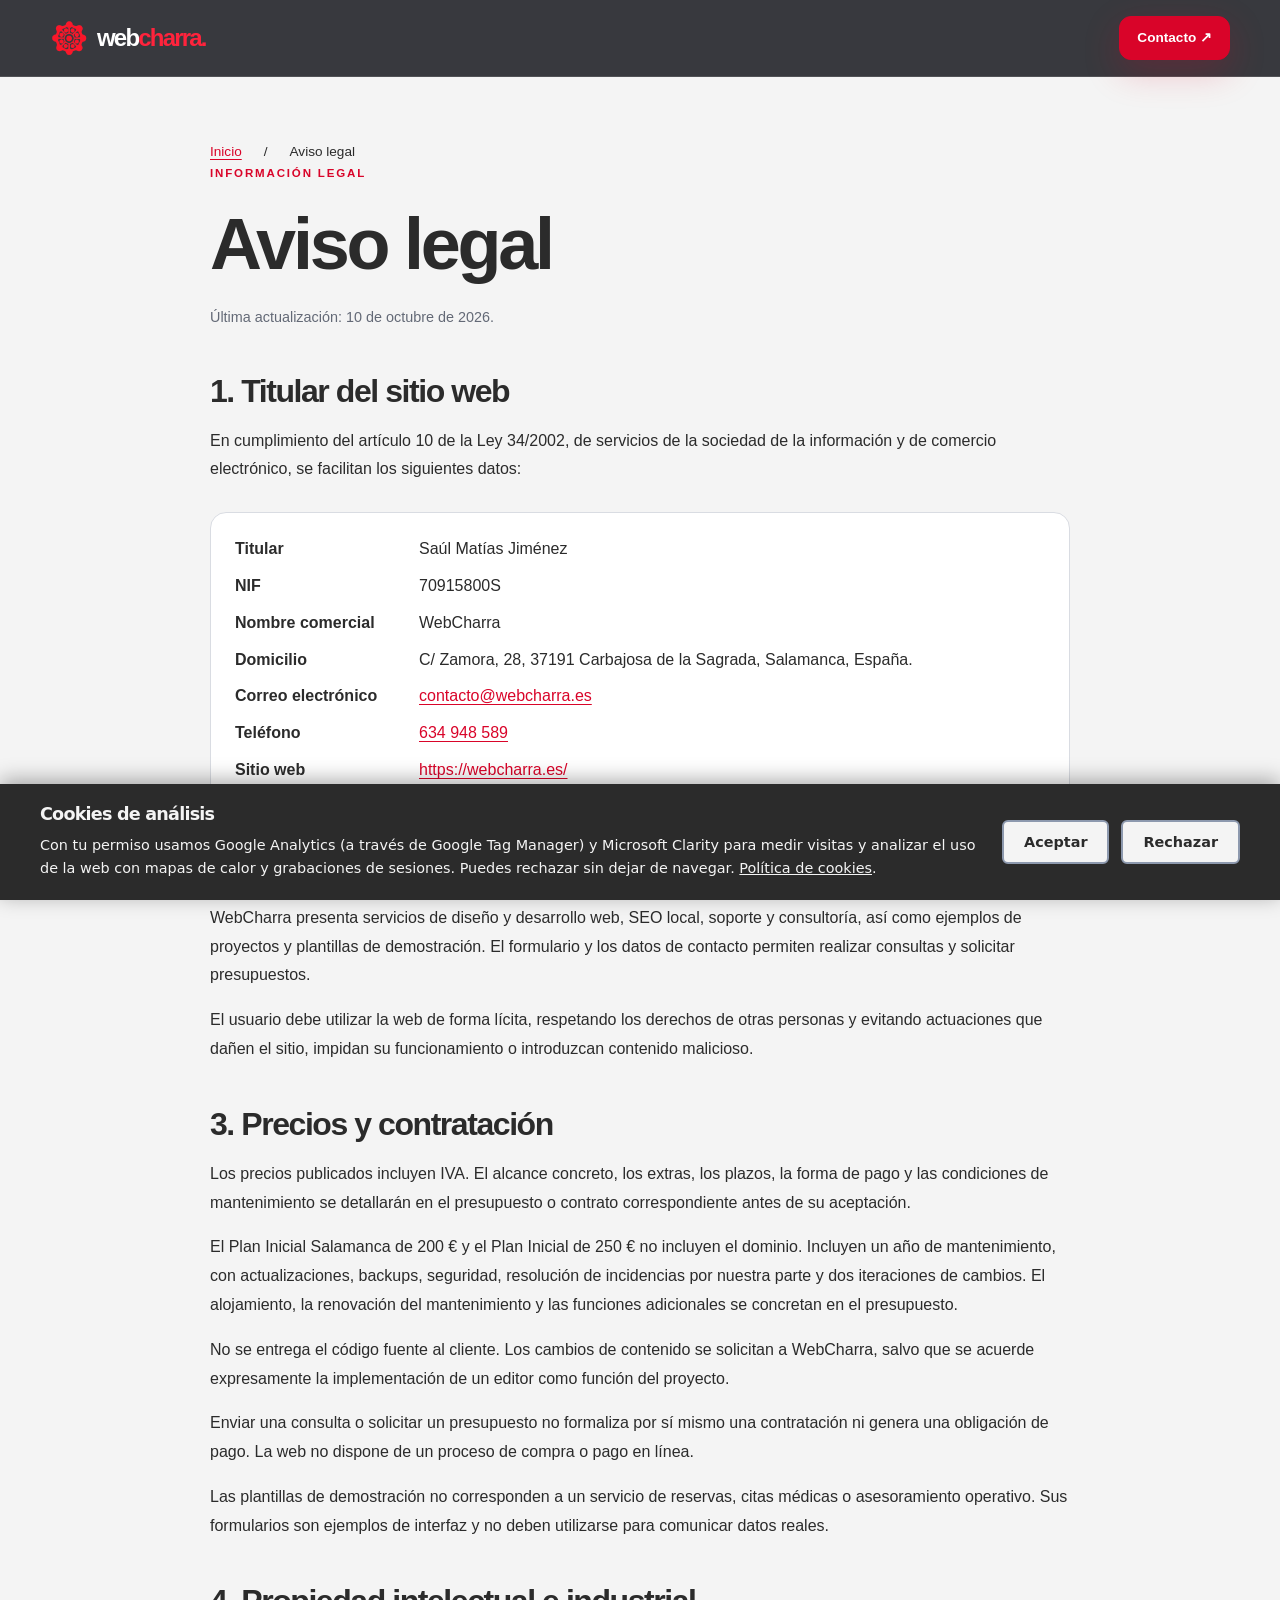
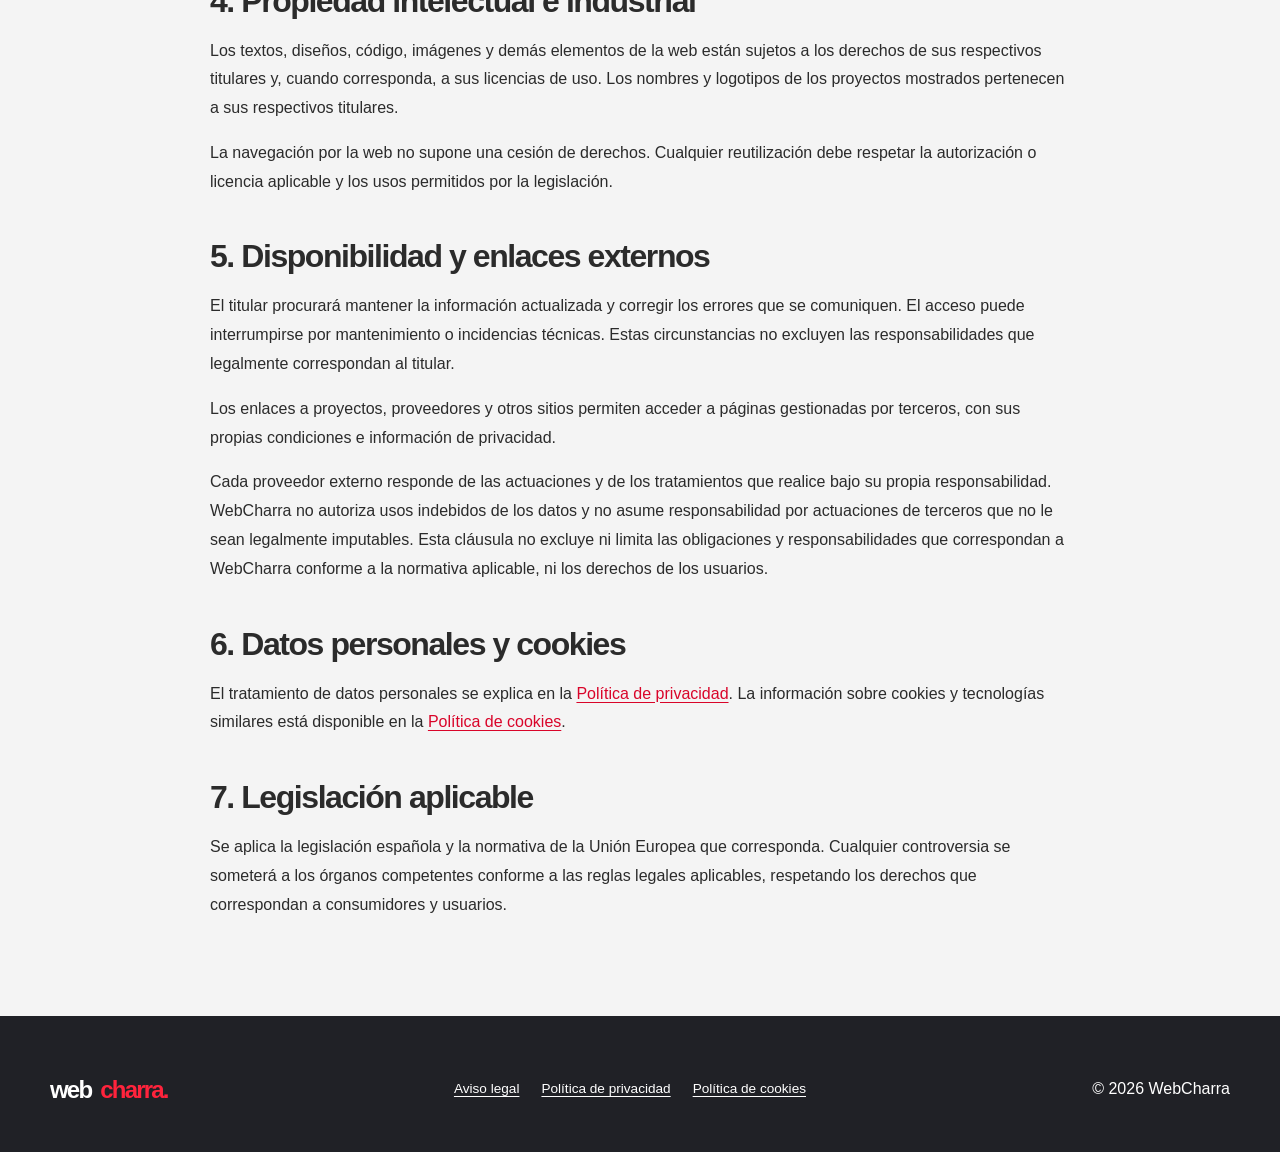
==== commit 8cbb1eac: "Cookies y Hotmap" ====
--- a/aviso-legal/index.html
+++ b/aviso-legal/index.html
@@ -21,6 +21,8 @@
     ]
   }
   </script>
+
+  <script src="../assets/js/cookie-consent.js" defer></script>
 </head>
 <body class="legal-page">
   <a class="skip" href="#contenido">Saltar al contenido</a>
--- a/assets/css/home.css
+++ b/assets/css/home.css
@@ -31,6 +31,14 @@
 .price-card li:before{content:"✓";color:#ff8794;font-weight:800}
 .price-card .button{width:100%;margin-top:auto;gap:10px;text-align:center;font-size:.88rem}
 .pricing-note{color:#bfc3cd;font-size:.78rem;line-height:1.6;margin:20px 0 35px}
+.pricing-details{margin:24px 0 35px;border:1px solid #ffffff30;border-radius:16px;background:#ffffff05}
+.pricing-details summary{padding:18px 22px;cursor:pointer;font-size:.9rem;font-weight:600;list-style-position:inside}
+.pricing-details summary:focus-visible{outline:2px solid var(--red);outline-offset:4px;border-radius:16px}
+.pricing-details[open] summary{border-bottom:1px solid #ffffff20}
+.pricing-details-content{padding:20px 22px}
+.pricing-details .pricing-note{font-size:.85rem;margin:0 0 18px}
+.pricing-details .pricing-note:last-child{margin-bottom:0}
+.pricing-details a{text-decoration:underline;text-underline-offset:3px}
 .consult-panel{border-radius:20px;padding:32px 38px;display:flex;align-items:center;justify-content:space-between;gap:35px}
 .consult-panel h3{font-size:clamp(1.6rem,2.5vw,2.3rem)}
 .consult-panel p:last-child{color:#d4d8e1;max-width:690px;font-size:.91rem;margin-bottom:0}
@@ -96,7 +104,7 @@
 }
 
 /* Cada paso se anima una sola vez al aparecer; el texto siempre está disponible. */
-.motion-trigger{position:absolute;left:50%;bottom:1px;width:1px;height:1px;pointer-events:none}
+.motion-trigger{position:absolute;left:50%;top:1px;width:1px;height:1px;pointer-events:none}
 .steps>div{position:relative;--step-delay:0ms}
 .steps>div:nth-child(2){--step-delay:300ms}
 .steps>div:nth-child(3){--step-delay:600ms}
@@ -110,7 +118,7 @@
 @keyframes home-step-line{from{transform:scaleX(0)}to{transform:scaleX(1)}}
 @keyframes home-step-number{0%{transform:scale(1)}45%{transform:scale(1.18)}100%{transform:scale(1)}}
 
-/* Servicios, proyectos y plantillas: entrada escalonada con el mismo trazo rojo. */
+/* Servicios, proyectos, precios y plantillas: entrada escalonada con el mismo trazo rojo. */
 .reveal-card{position:relative;--card-delay:0ms}
 .reveal-card:nth-child(2){--card-delay:180ms}
 .reveal-card:nth-child(3){--card-delay:360ms}
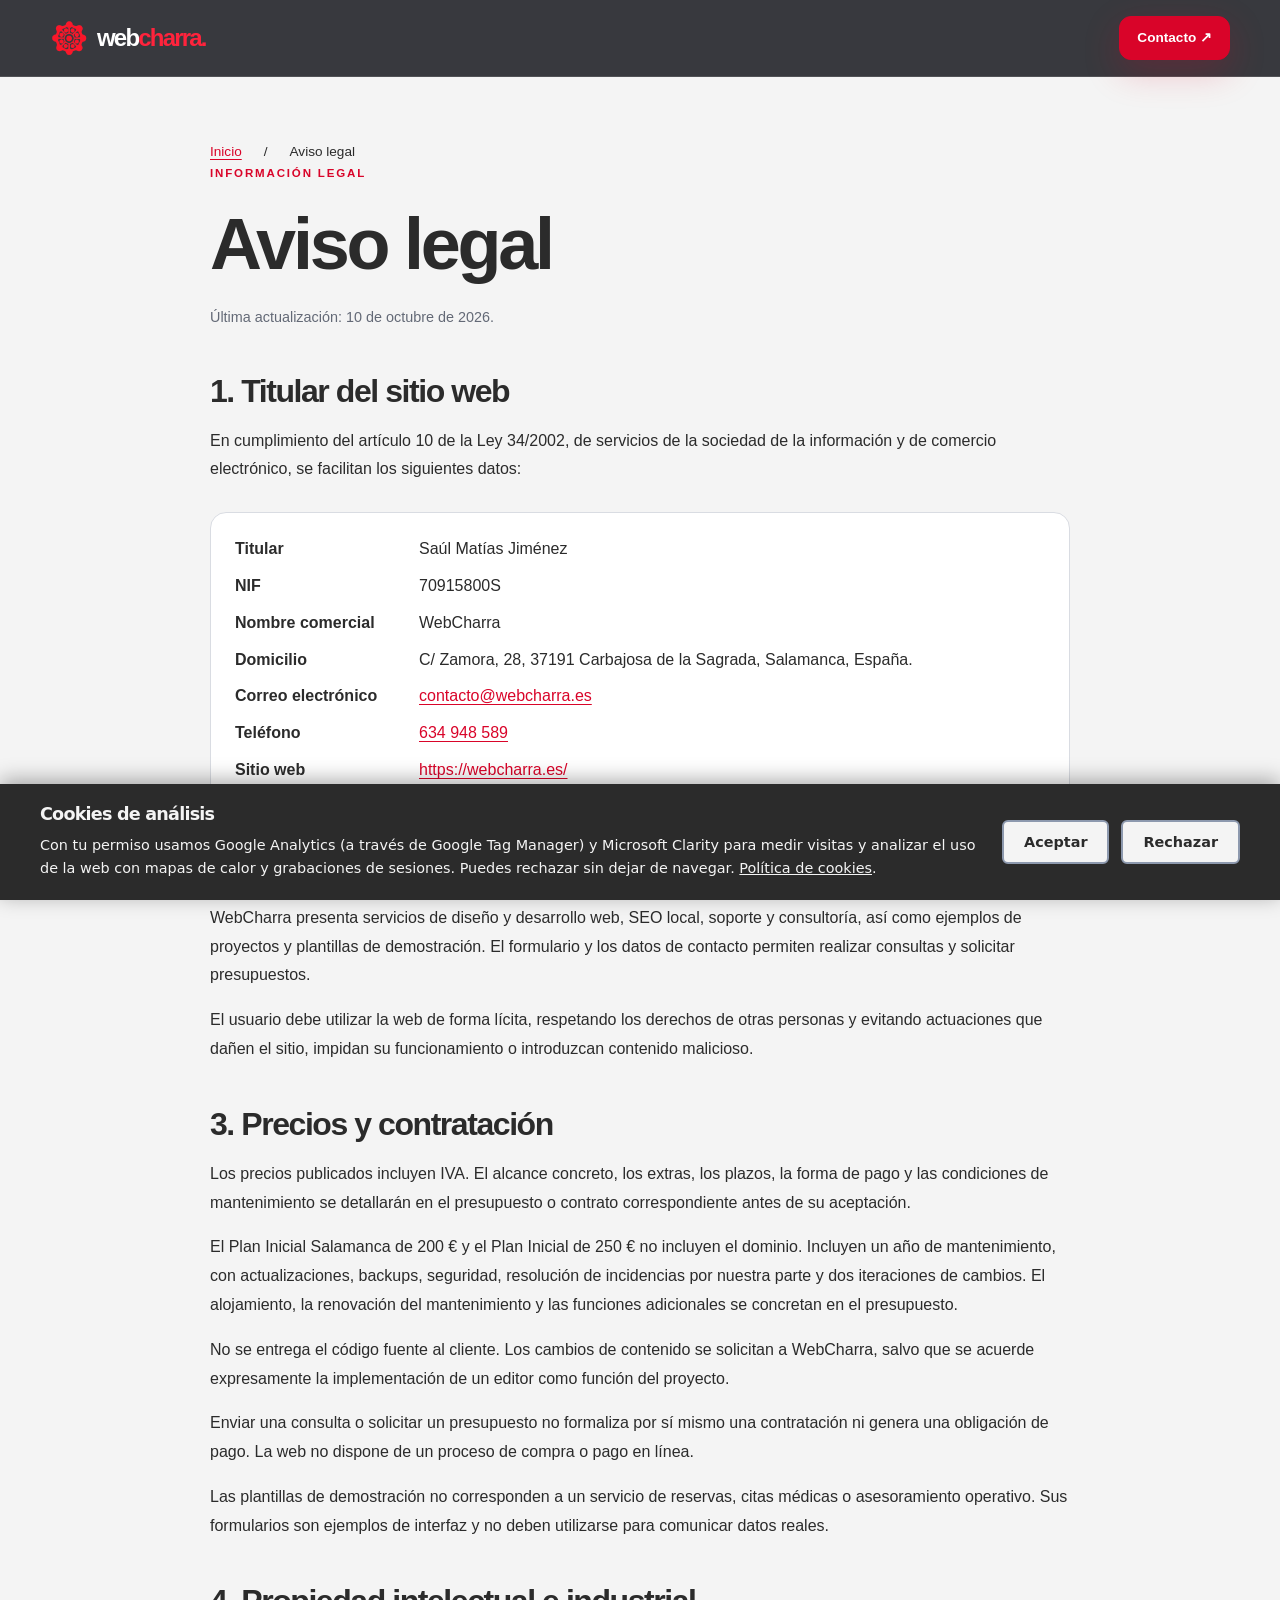
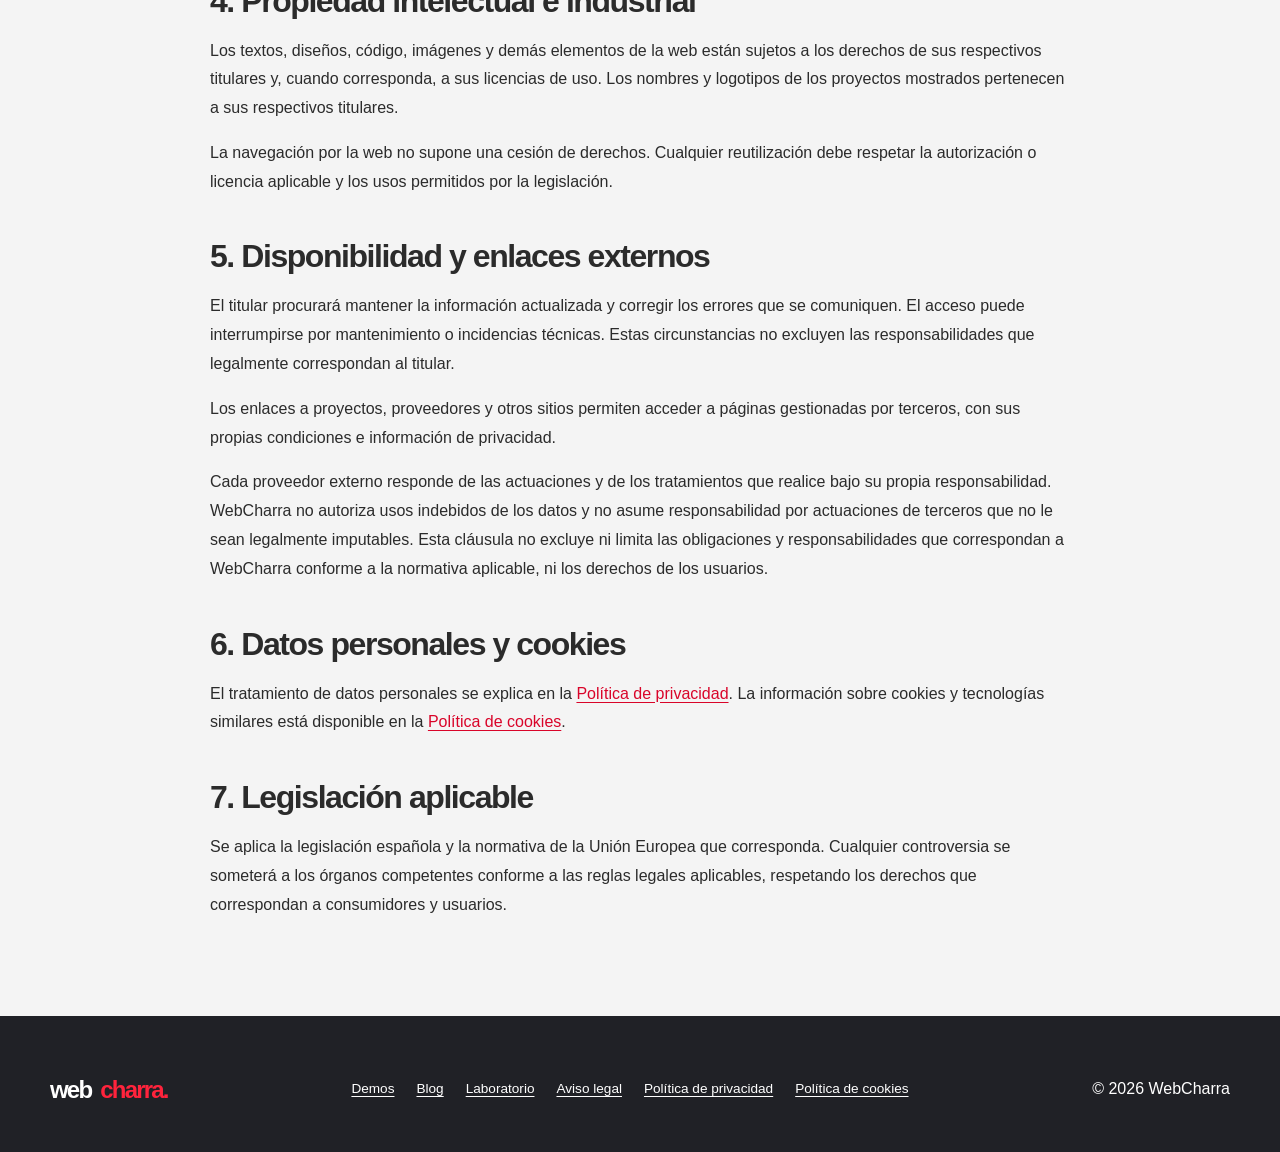
==== commit ece07527: "Update links" ====
--- a/aviso-legal/index.html
+++ b/aviso-legal/index.html
@@ -71,6 +71,6 @@
     <h2>7. Legislación aplicable</h2>
     <p>Se aplica la legislación española y la normativa de la Unión Europea que corresponda. Cualquier controversia se someterá a los órganos competentes conforme a las reglas legales aplicables, respetando los derechos que correspondan a consumidores y usuarios.</p>
   </main>
-  <footer><div class="wrap legal-footer"><a class="brand" href="../">web<span class="brand-accent">charra.</span></a><nav class="legal-links" aria-label="Información legal"><a href="../aviso-legal/" aria-current="page">Aviso legal</a><a href="../politica-privacidad/">Política de privacidad</a><a href="../politica-cookies/">Política de cookies</a></nav><span>© 2026 WebCharra</span></div></footer>
+  <footer><div class="wrap legal-footer"><a class="brand" href="../">web<span class="brand-accent">charra.</span></a><nav class="legal-links" aria-label="Navegación y páginas legales"><a href="../#plantillas">Demos</a><a href="../blog/cuanto-cuesta-pagina-web-salamanca/">Blog</a><a href="../componentes/">Laboratorio</a><a href="../aviso-legal/" aria-current="page">Aviso legal</a><a href="../politica-privacidad/">Política de privacidad</a><a href="../politica-cookies/">Política de cookies</a></nav><span>© 2026 WebCharra</span></div></footer>
 </body>
 </html>
--- a/assets/css/home.css
+++ b/assets/css/home.css
@@ -145,6 +145,12 @@
   .service-card:hover,.button:hover,.work-card .work-image img{transform:none!important}
 }
 
+/* En pantallas pequeñas, conservar visible la navegación en lugar de ocultarla. */
+@media(max-width:760px){
+  .home-page .nav-links,.legal-page .nav-links{display:flex;flex-wrap:wrap;justify-content:flex-start;gap:4px 16px;padding-block:8px 12px;font-size:.8rem}
+  .home-page .nav-links{grid-column:1/-1;grid-row:2}
+}
+
 /* Bootstrap resuelve posición y disposición; aquí, marca y estado del scroll. */
 .home-page{--header-height:77px}
 .home-page .skip{position:fixed}
